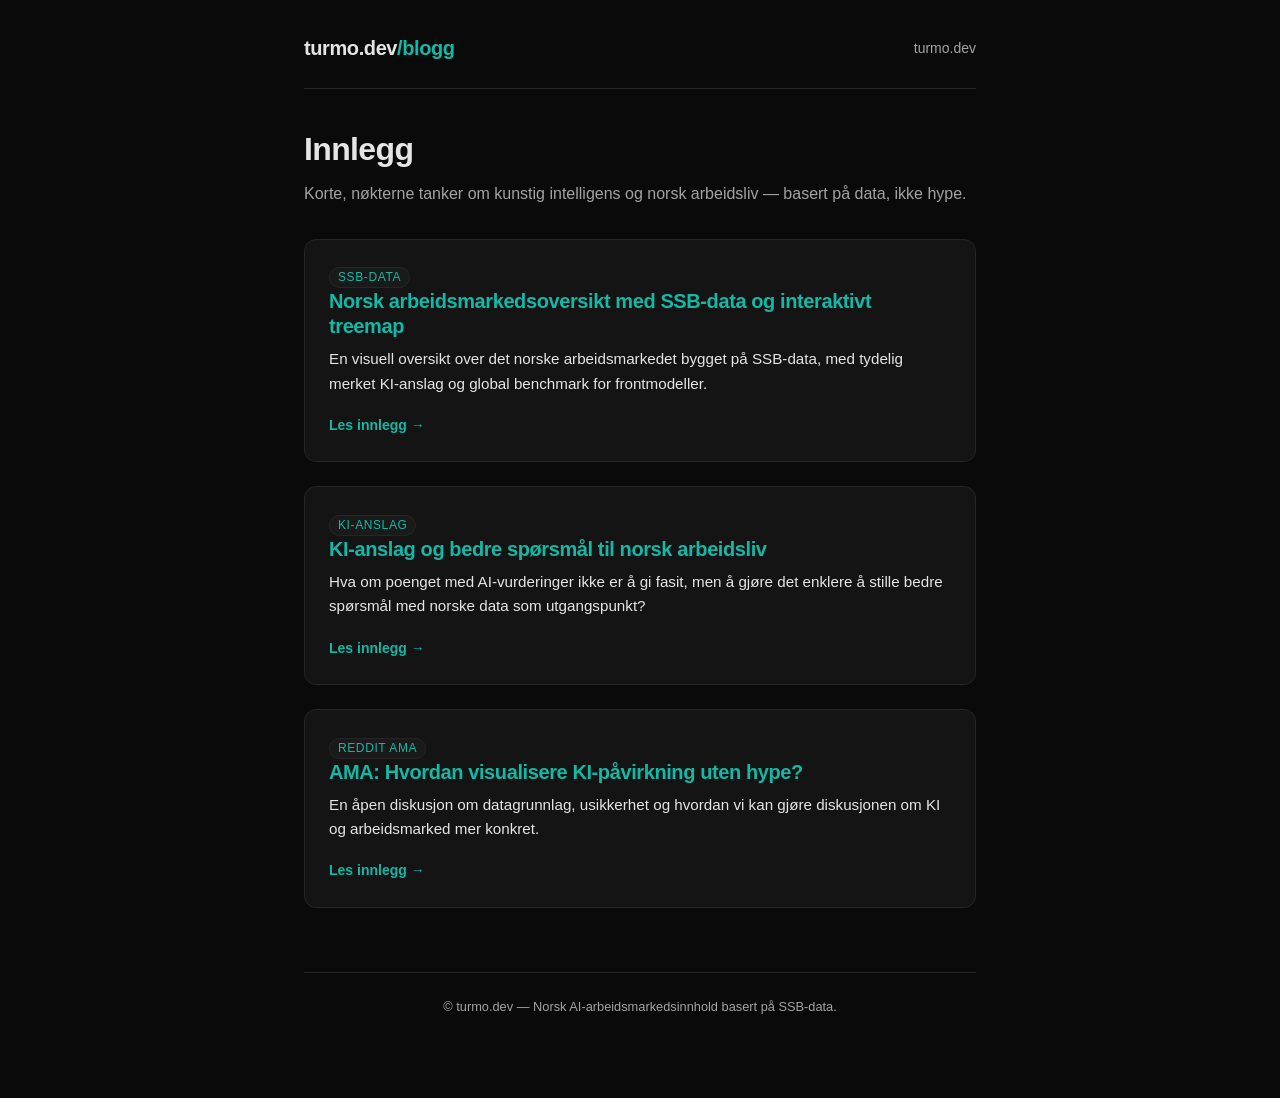
==== index.html @ bcde9dfd "Initial blogg: 3 Norwegian AI labor market posts" ====
<!doctype html>
<html lang="no">
<head>
  <meta charset="utf-8">
  <meta name="viewport" content="width=device-width, initial-scale=1">
  <title>blogg — turmo.dev</title>
  <link rel="stylesheet" href="style.css">
  <meta name="description" content="Norske AI- og arbeidsmarkedsinnlegg fra turmo.dev">
</head>
<body>
  <header>
    <div class="brand">turmo.dev<span>/blogg</span></div>
    <nav>
      <a href="/">turmo.dev</a>
    </nav>
  </header>

  <main>
    <h1>Innlegg</h1>
    <p style="margin-bottom:2rem;">Korte, nøkterne tanker om kunstig intelligens og norsk arbeidsliv — basert på data, ikke hype.</p>

    <div class="post-list">
      <article class="post-card">
        <span class="tag">SSB-data</span>
        <h2><a href="norsk-arbeidsmarkedsoversikt.html">Norsk arbeidsmarkedsoversikt med SSB-data og interaktivt treemap</a></h2>
        <p>En visuell oversikt over det norske arbeidsmarkedet bygget på SSB-data, med tydelig merket KI-anslag og global benchmark for frontmodeller.</p>
        <a class="read-more" href="norsk-arbeidsmarkedsoversikt.html">Les innlegg →</a>
      </article>

      <article class="post-card">
        <span class="tag">KI-anslag</span>
        <h2><a href="ki-anslag-og-sporsmal.html">KI-anslag og bedre spørsmål til norsk arbeidsliv</a></h2>
        <p>Hva om poenget med AI-vurderinger ikke er å gi fasit, men å gjøre det enklere å stille bedre spørsmål med norske data som utgangspunkt?</p>
        <a class="read-more" href="ki-anslag-og-sporsmal.html">Les innlegg →</a>
      </article>

      <article class="post-card">
        <span class="tag">Reddit AMA</span>
        <h2><a href="reddit-ama-arbeidsmarked.html">AMA: Hvordan visualisere KI-påvirkning uten hype?</a></h2>
        <p>En åpen diskusjon om datagrunnlag, usikkerhet og hvordan vi kan gjøre diskusjonen om KI og arbeidsmarked mer konkret.</p>
        <a class="read-more" href="reddit-ama-arbeidsmarked.html">Les innlegg →</a>
      </article>
    </div>
  </main>

  <footer>
    <p>© turmo.dev — Norsk AI-arbeidsmarkedsinnhold basert på SSB-data.</p>
  </footer>
</body>
</html>
---- style.css ----
:root {
  --bg: #0a0a0a;
  --surface: #141414;
  --surface-2: #1a1a1a;
  --text: #e5e5e5;
  --text-dim: #a3a3a3;
  --brand: #0F766E;
  --brand-light: #14b8a6;
  --border: #262626;
  --radius: 12px;
}

* { box-sizing: border-box; margin: 0; padding: 0; }

html {
  background: var(--bg);
  color: var(--text);
  font-family: -apple-system, BlinkMacSystemFont, "Segoe UI", Roboto, "Helvetica Neue", Arial, sans-serif;
  line-height: 1.6;
  -webkit-font-smoothing: antialiased;
}

body {
  max-width: 720px;
  margin: 0 auto;
  padding: 2rem 1.5rem 4rem;
}

a { color: var(--brand-light); text-decoration: none; }
a:hover { text-decoration: underline; }

header {
  border-bottom: 1px solid var(--border);
  padding-bottom: 1.5rem;
  margin-bottom: 2.5rem;
  display: flex;
  align-items: center;
  justify-content: space-between;
  gap: 1rem;
  flex-wrap: wrap;
}

.brand {
  font-weight: 700;
  font-size: 1.25rem;
  color: var(--text);
  letter-spacing: -0.02em;
}

.brand span { color: var(--brand-light); }

nav a {
  font-size: 0.875rem;
  color: var(--text-dim);
  margin-left: 1.25rem;
}

nav a:hover { color: var(--text); }

h1, h2, h3 {
  font-weight: 700;
  letter-spacing: -0.02em;
  line-height: 1.25;
  color: var(--text);
}

h1 { font-size: 2rem; margin-bottom: 0.75rem; }
h2 { font-size: 1.5rem; margin: 2rem 0 0.75rem; }
h3 { font-size: 1.125rem; margin: 1.5rem 0 0.5rem; }

p { margin-bottom: 1rem; color: var(--text-dim); }

article p { color: var(--text); }

.meta {
  font-size: 0.8rem;
  color: var(--text-dim);
  margin-bottom: 2rem;
  display: flex;
  gap: 1rem;
  flex-wrap: wrap;
}

.tag {
  background: var(--surface-2);
  border: 1px solid var(--border);
  padding: 0.15rem 0.5rem;
  border-radius: 999px;
  font-size: 0.75rem;
  color: var(--brand-light);
  text-transform: uppercase;
  letter-spacing: 0.05em;
}

.post-list {
  display: flex;
  flex-direction: column;
  gap: 1.5rem;
}

.post-card {
  background: var(--surface);
  border: 1px solid var(--border);
  border-radius: var(--radius);
  padding: 1.5rem;
  transition: border-color 0.2s;
}

.post-card:hover {
  border-color: var(--brand);
}

.post-card h2 {
  font-size: 1.25rem;
  margin: 0 0 0.5rem;
}

.post-card p {
  font-size: 0.95rem;
  margin-bottom: 1rem;
}

.post-card .read-more {
  font-size: 0.875rem;
  font-weight: 600;
  color: var(--brand-light);
}

blockquote {
  border-left: 3px solid var(--brand);
  padding-left: 1rem;
  margin: 1.5rem 0;
  color: var(--text-dim);
  font-style: italic;
}

.cta {
  margin-top: 2.5rem;
  padding: 1.25rem;
  background: var(--surface);
  border: 1px solid var(--border);
  border-radius: var(--radius);
  text-align: center;
}

.cta a {
  font-weight: 600;
  color: var(--brand-light);
}

footer {
  margin-top: 4rem;
  padding-top: 1.5rem;
  border-top: 1px solid var(--border);
  font-size: 0.8rem;
  color: var(--text-dim);
  text-align: center;
}

@media (max-width: 600px) {
  h1 { font-size: 1.5rem; }
  h2 { font-size: 1.25rem; }
}
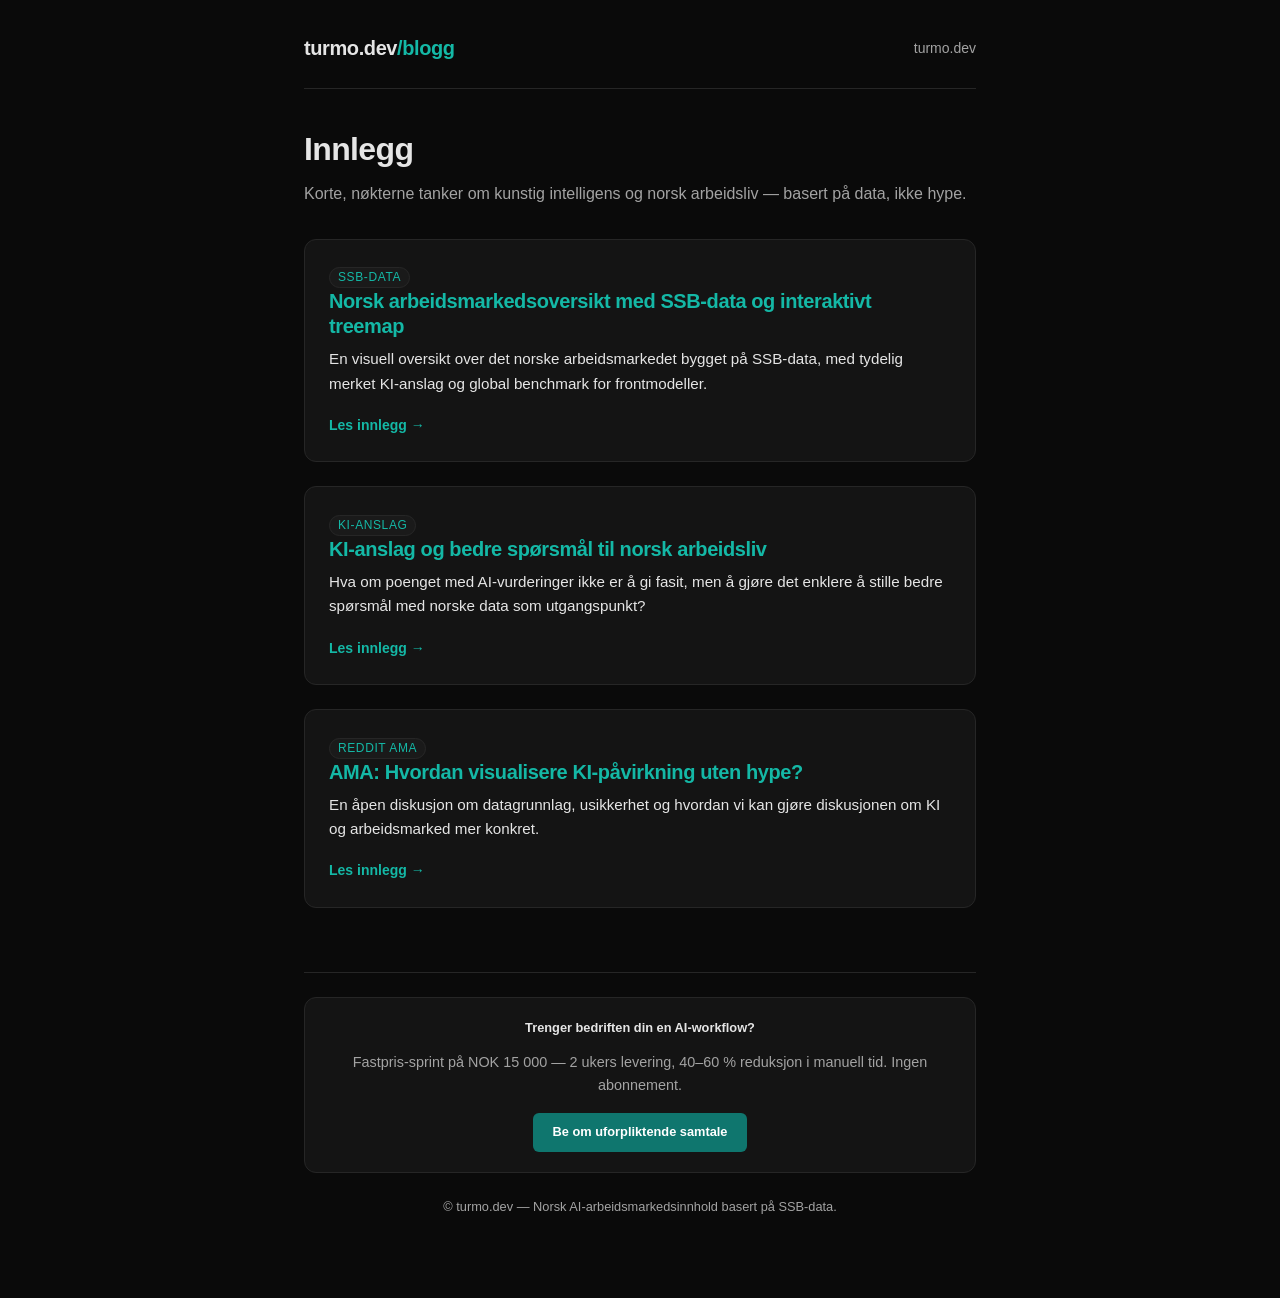
==== commit 1ac21711: "SEO+revenue: add robots, sitemap, Open Graph, JSON-LD, and services CTA - robots.txt + sitemap.xml f" ====
--- a/index.html
+++ b/index.html
@@ -6,6 +6,15 @@
   <title>blogg — turmo.dev</title>
   <link rel="stylesheet" href="style.css">
   <meta name="description" content="Norske AI- og arbeidsmarkedsinnlegg fra turmo.dev">
+  <link rel="canonical" href="https://ola-turmo.github.io/turmo-dev-blogg/">
+  <meta property="og:title" content="blogg — turmo.dev">
+  <meta property="og:description" content="Korte, nøkterne tanker om kunstig intelligens og norsk arbeidsliv — basert på data, ikke hype.">
+  <meta property="og:type" content="website">
+  <meta property="og:url" content="https://ola-turmo.github.io/turmo-dev-blogg/">
+  <meta property="og:site_name" content="turmo.dev/blogg">
+  <meta name="twitter:card" content="summary">
+  <meta name="twitter:title" content="blogg — turmo.dev">
+  <meta name="twitter:description" content="Korte, nøkterne tanker om kunstig intelligens og norsk arbeidsliv — basert på data, ikke hype.">
 </head>
 <body>
   <header>
@@ -44,6 +53,11 @@
   </main>
 
   <footer>
+    <div class="services-cta" style="margin-bottom:1.5rem;padding:1.25rem;background:var(--surface);border:1px solid var(--border);border-radius:var(--radius);text-align:center;">
+      <p style="margin-bottom:0.75rem;color:var(--text);"><strong>Trenger bedriften din en AI-workflow?</strong></p>
+      <p style="margin-bottom:1rem;font-size:0.9rem;">Fastpris-sprint på NOK 15 000 — 2 ukers levering, 40–60 % reduksjon i manuell tid. Ingen abonnement.</p>
+      <a href="mailto:turmoola@gmail.com?subject=AI-workflow%20sprint%20%E2%80%94%20henvendelse%20fra%20turmo.dev" style="display:inline-block;padding:0.6rem 1.25rem;background:var(--brand);color:#fff;border-radius:6px;font-weight:600;text-decoration:none;">Be om uforpliktende samtale</a>
+    </div>
     <p>© turmo.dev — Norsk AI-arbeidsmarkedsinnhold basert på SSB-data.</p>
   </footer>
 </body>
